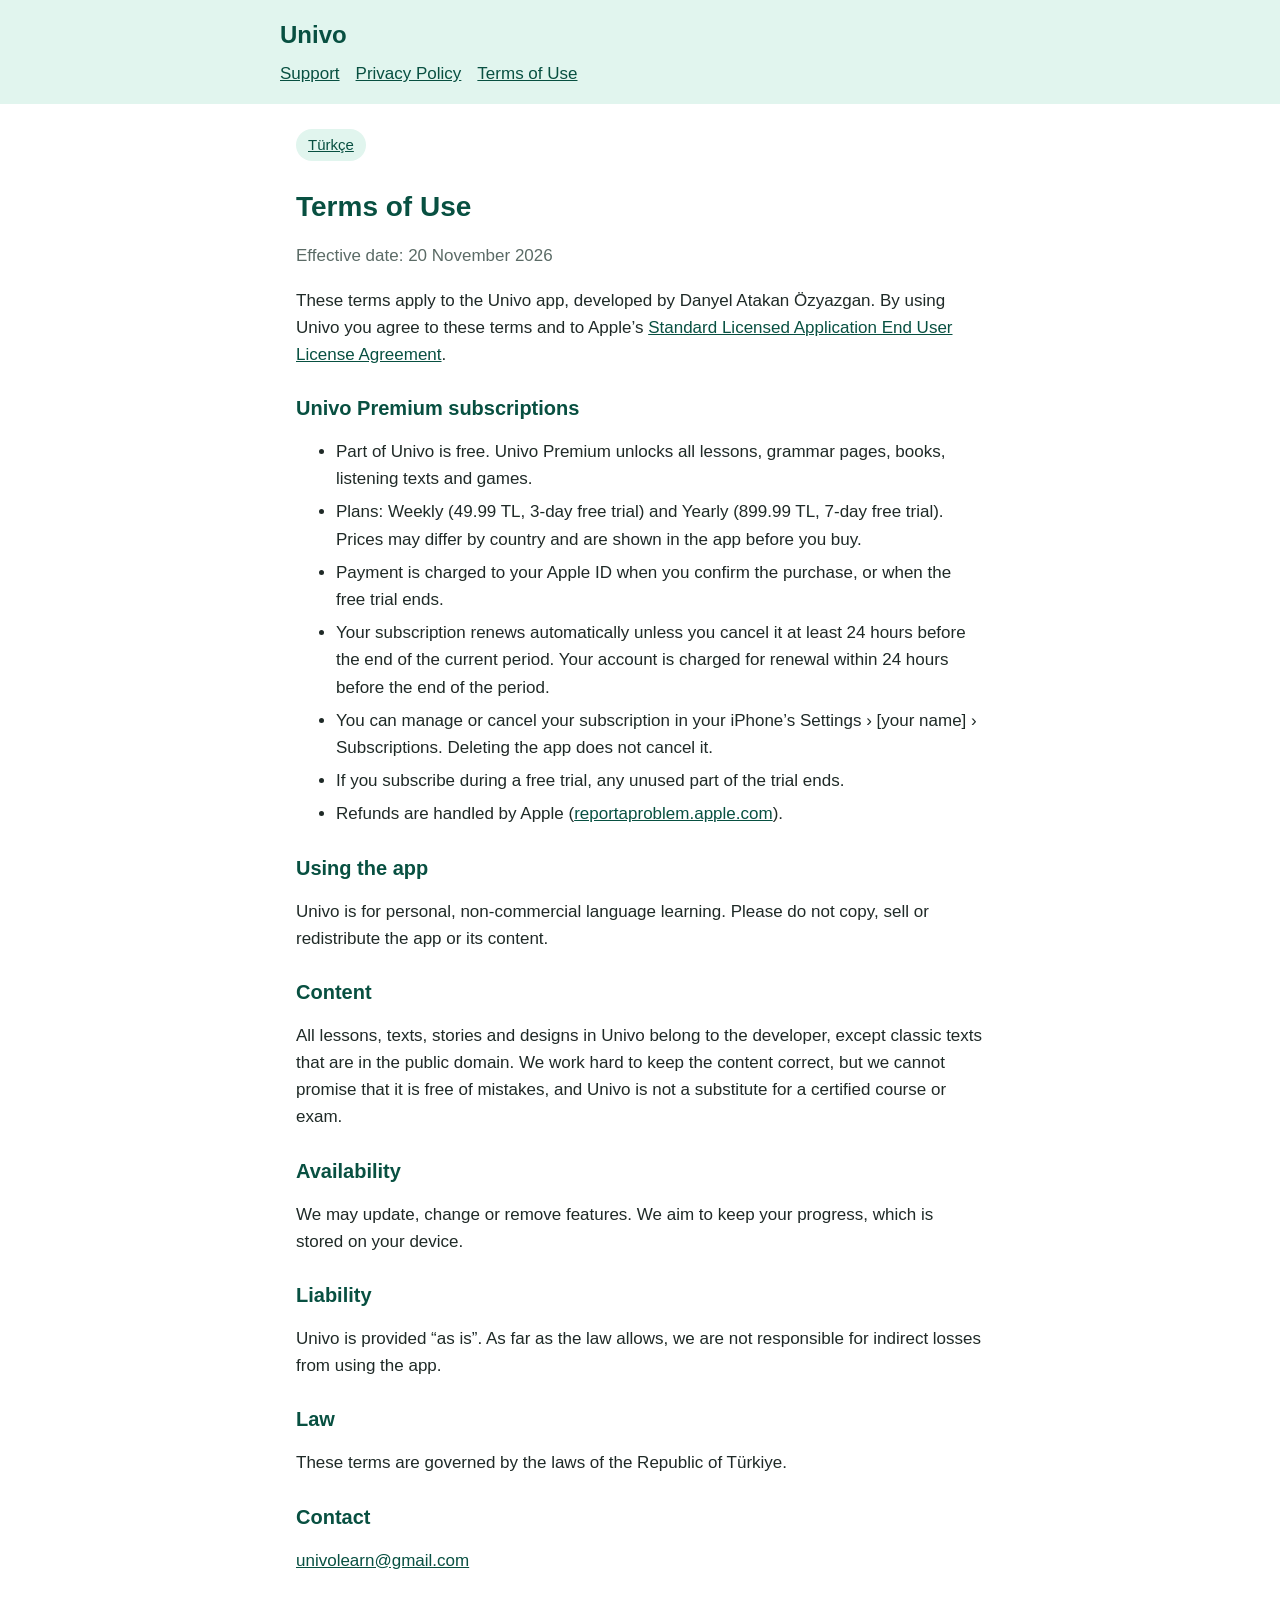
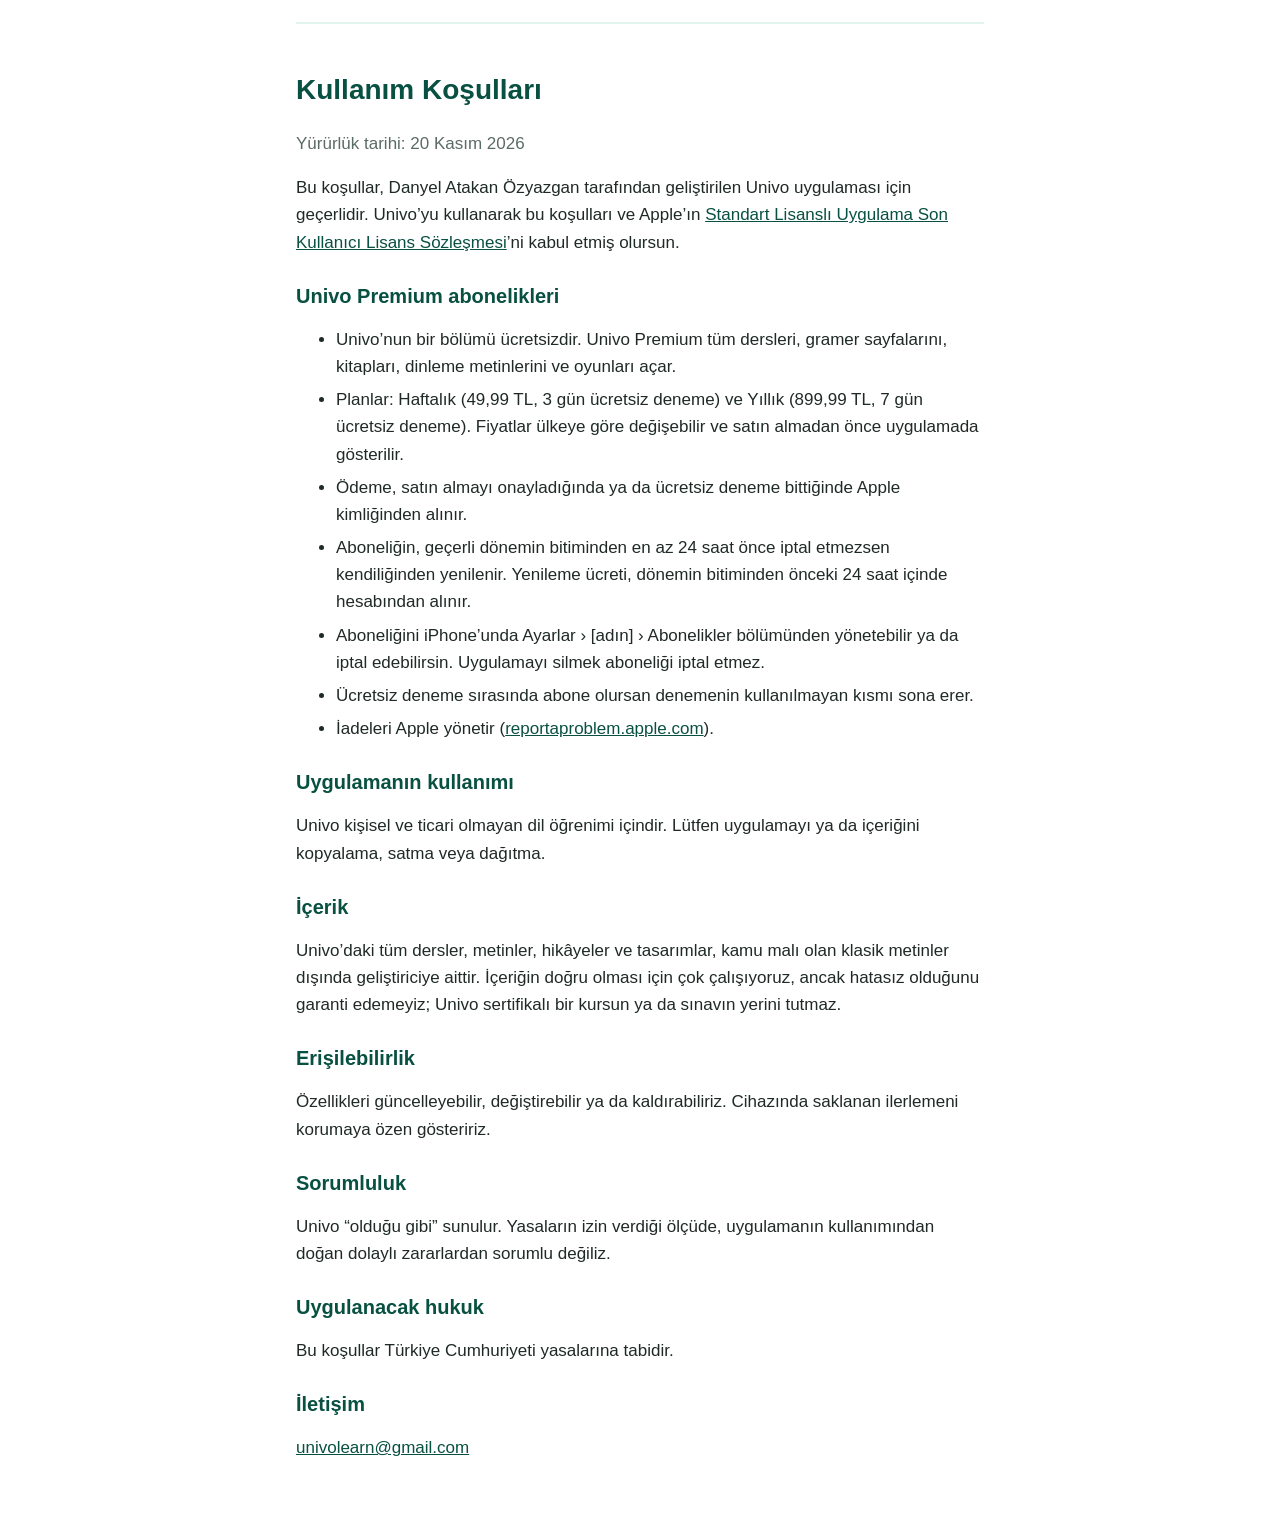
==== terms.html @ 0c9133d4 "Univo support, privacy and terms pages" ====
<!doctype html>
<html lang="en">
<head>
<meta charset="utf-8">
<meta name="viewport" content="width=device-width, initial-scale=1">
<title>Terms of Use – Univo</title>
<link rel="stylesheet" href="style.css">
</head>
<body>
<header><div class="in">
<a class="brand" href="index.html">Univo</a>
<nav><a href="index.html">Support</a><a href="privacy.html">Privacy Policy</a><a href="terms.html">Terms of Use</a></nav>
</div></header>
<main>
<p><a class="lang" href="#tr">Türkçe</a></p>
<h1>Terms of Use</h1>
<p class="meta">Effective date: 20 November 2026</p>
<p>These terms apply to the Univo app, developed by Danyel Atakan Özyazgan. By using Univo you agree to these terms and to Apple’s <a href="https://www.apple.com/legal/internet-services/itunes/dev/stdeula/">Standard Licensed Application End User License Agreement</a>.</p>
<h2>Univo Premium subscriptions</h2>
<ul>
<li>Part of Univo is free. Univo Premium unlocks all lessons, grammar pages, books, listening texts and games.</li>
<li>Plans: Weekly (49.99 TL, 3-day free trial) and Yearly (899.99 TL, 7-day free trial). Prices may differ by country and are shown in the app before you buy.</li>
<li>Payment is charged to your Apple ID when you confirm the purchase, or when the free trial ends.</li>
<li>Your subscription renews automatically unless you cancel it at least 24 hours before the end of the current period. Your account is charged for renewal within 24 hours before the end of the period.</li>
<li>You can manage or cancel your subscription in your iPhone’s Settings › [your name] › Subscriptions. Deleting the app does not cancel it.</li>
<li>If you subscribe during a free trial, any unused part of the trial ends.</li>
<li>Refunds are handled by Apple (<a href="https://reportaproblem.apple.com">reportaproblem.apple.com</a>).</li>
</ul>
<h2>Using the app</h2>
<p>Univo is for personal, non-commercial language learning. Please do not copy, sell or redistribute the app or its content.</p>
<h2>Content</h2>
<p>All lessons, texts, stories and designs in Univo belong to the developer, except classic texts that are in the public domain. We work hard to keep the content correct, but we cannot promise that it is free of mistakes, and Univo is not a substitute for a certified course or exam.</p>
<h2>Availability</h2>
<p>We may update, change or remove features. We aim to keep your progress, which is stored on your device.</p>
<h2>Liability</h2>
<p>Univo is provided “as is”. As far as the law allows, we are not responsible for indirect losses from using the app.</p>
<h2>Law</h2>
<p>These terms are governed by the laws of the Republic of Türkiye.</p>
<h2>Contact</h2>
<p><a href="mailto:univolearn@gmail.com">univolearn@gmail.com</a></p>

<hr>
<section id="tr" lang="tr">
<h1>Kullanım Koşulları</h1>
<p class="meta">Yürürlük tarihi: 20 Kasım 2026</p>
<p>Bu koşullar, Danyel Atakan Özyazgan tarafından geliştirilen Univo uygulaması için geçerlidir. Univo’yu kullanarak bu koşulları ve Apple’ın <a href="https://www.apple.com/legal/internet-services/itunes/dev/stdeula/">Standart Lisanslı Uygulama Son Kullanıcı Lisans Sözleşmesi</a>’ni kabul etmiş olursun.</p>
<h2>Univo Premium abonelikleri</h2>
<ul>
<li>Univo’nun bir bölümü ücretsizdir. Univo Premium tüm dersleri, gramer sayfalarını, kitapları, dinleme metinlerini ve oyunları açar.</li>
<li>Planlar: Haftalık (49,99 TL, 3 gün ücretsiz deneme) ve Yıllık (899,99 TL, 7 gün ücretsiz deneme). Fiyatlar ülkeye göre değişebilir ve satın almadan önce uygulamada gösterilir.</li>
<li>Ödeme, satın almayı onayladığında ya da ücretsiz deneme bittiğinde Apple kimliğinden alınır.</li>
<li>Aboneliğin, geçerli dönemin bitiminden en az 24 saat önce iptal etmezsen kendiliğinden yenilenir. Yenileme ücreti, dönemin bitiminden önceki 24 saat içinde hesabından alınır.</li>
<li>Aboneliğini iPhone’unda Ayarlar › [adın] › Abonelikler bölümünden yönetebilir ya da iptal edebilirsin. Uygulamayı silmek aboneliği iptal etmez.</li>
<li>Ücretsiz deneme sırasında abone olursan denemenin kullanılmayan kısmı sona erer.</li>
<li>İadeleri Apple yönetir (<a href="https://reportaproblem.apple.com">reportaproblem.apple.com</a>).</li>
</ul>
<h2>Uygulamanın kullanımı</h2>
<p>Univo kişisel ve ticari olmayan dil öğrenimi içindir. Lütfen uygulamayı ya da içeriğini kopyalama, satma veya dağıtma.</p>
<h2>İçerik</h2>
<p>Univo’daki tüm dersler, metinler, hikâyeler ve tasarımlar, kamu malı olan klasik metinler dışında geliştiriciye aittir. İçeriğin doğru olması için çok çalışıyoruz, ancak hatasız olduğunu garanti edemeyiz; Univo sertifikalı bir kursun ya da sınavın yerini tutmaz.</p>
<h2>Erişilebilirlik</h2>
<p>Özellikleri güncelleyebilir, değiştirebilir ya da kaldırabiliriz. Cihazında saklanan ilerlemeni korumaya özen gösteririz.</p>
<h2>Sorumluluk</h2>
<p>Univo “olduğu gibi” sunulur. Yasaların izin verdiği ölçüde, uygulamanın kullanımından doğan dolaylı zararlardan sorumlu değiliz.</p>
<h2>Uygulanacak hukuk</h2>
<p>Bu koşullar Türkiye Cumhuriyeti yasalarına tabidir.</p>
<h2>İletişim</h2>
<p><a href="mailto:univolearn@gmail.com">univolearn@gmail.com</a></p>
</section>
</main>
</body>
</html>
---- style.css ----
:root{--bg:#fff;--accent:#E1F5EE;--head:#085041;--text:#1f2a27;--muted:#5b6b66}
*{box-sizing:border-box}
body{margin:0;background:var(--bg);color:var(--text);font:17px/1.6 -apple-system,BlinkMacSystemFont,"Segoe UI",Roboto,Helvetica,Arial,sans-serif;-webkit-text-size-adjust:100%}
header{background:var(--accent);padding:16px}
header .in,main{max-width:720px;margin:0 auto}
.brand{font-size:24px;font-weight:700;color:var(--head);text-decoration:none}
nav{margin-top:6px;display:flex;flex-wrap:wrap;gap:16px}
nav a,a{color:var(--head)}
main{padding:8px 16px 48px}
h1,h2{color:var(--head);line-height:1.25}
h1{font-size:28px;margin-top:28px}
h2{font-size:20px;margin-top:28px}
.lang{display:inline-block;background:var(--accent);padding:4px 12px;border-radius:999px;font-size:15px}
.meta{color:var(--muted)}
hr{border:0;border-top:2px solid var(--accent);margin:48px 0}
li{margin:6px 0}
a{overflow-wrap:anywhere}
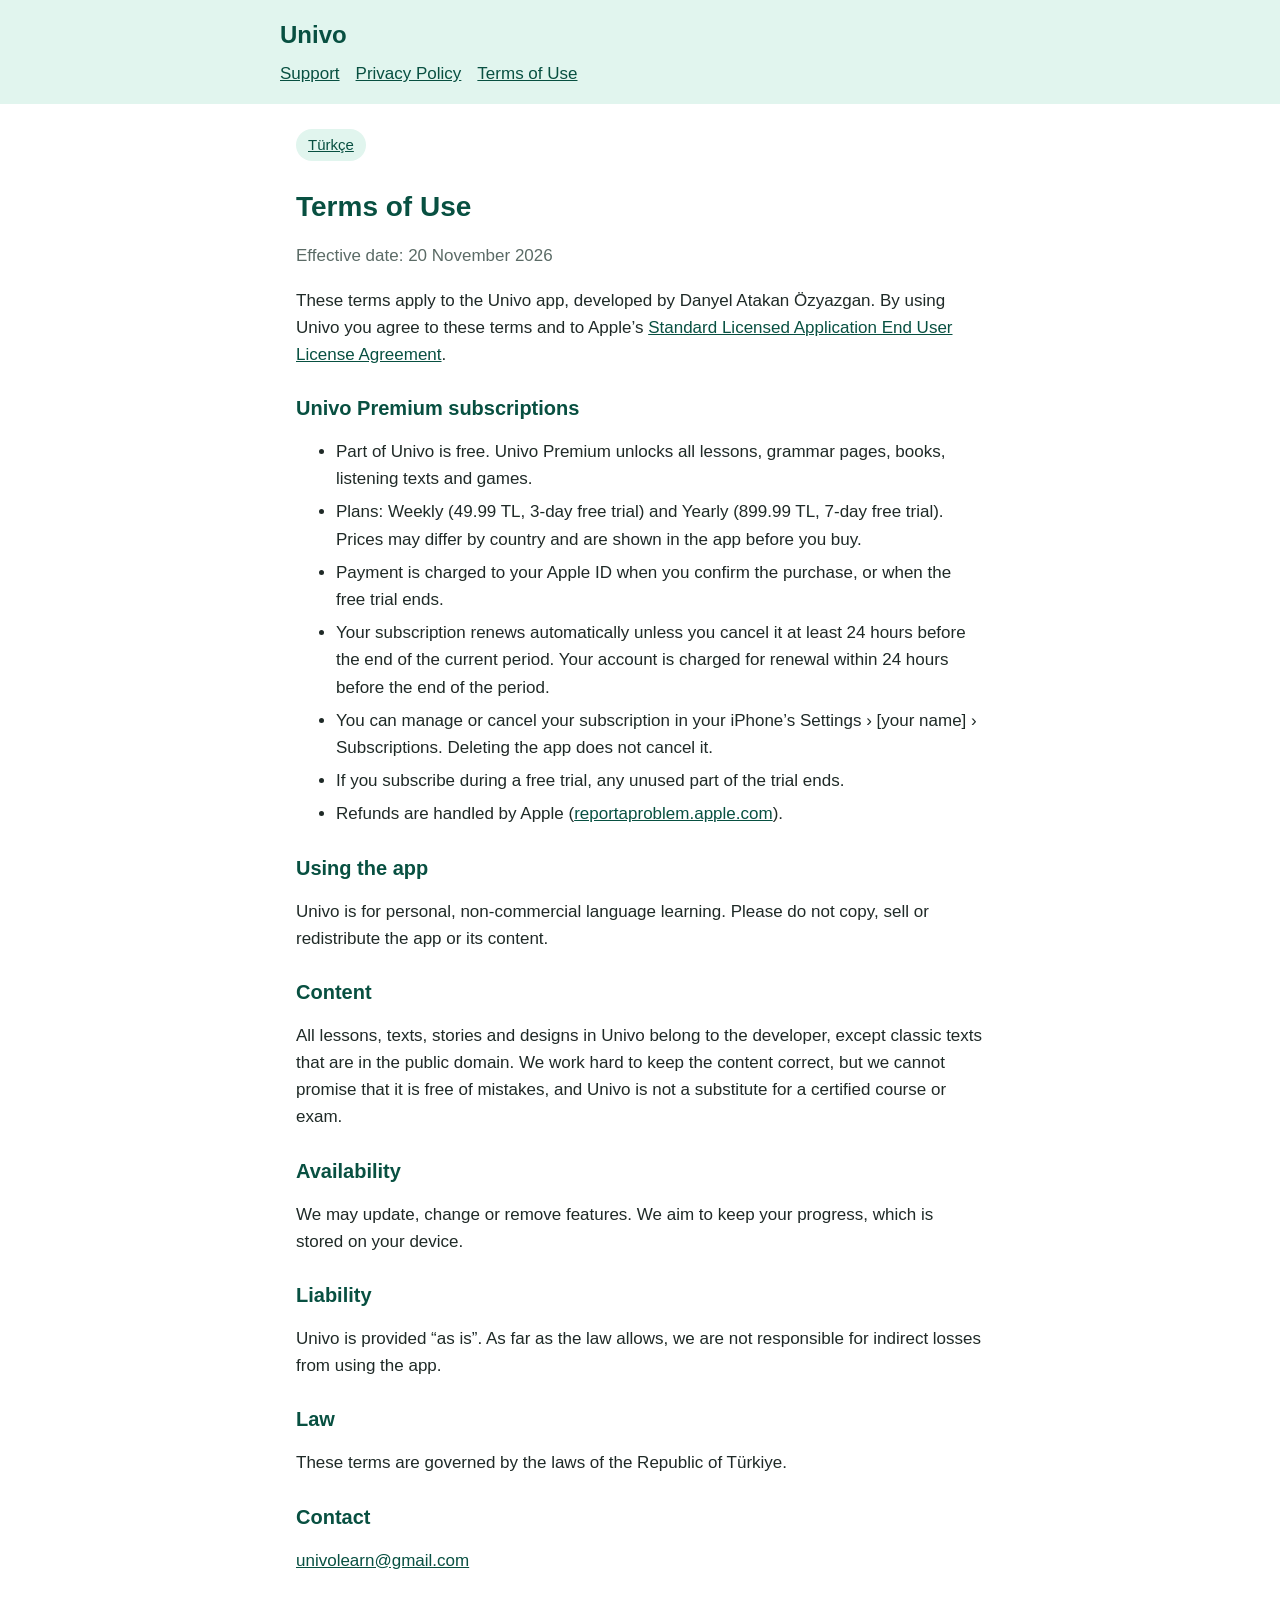
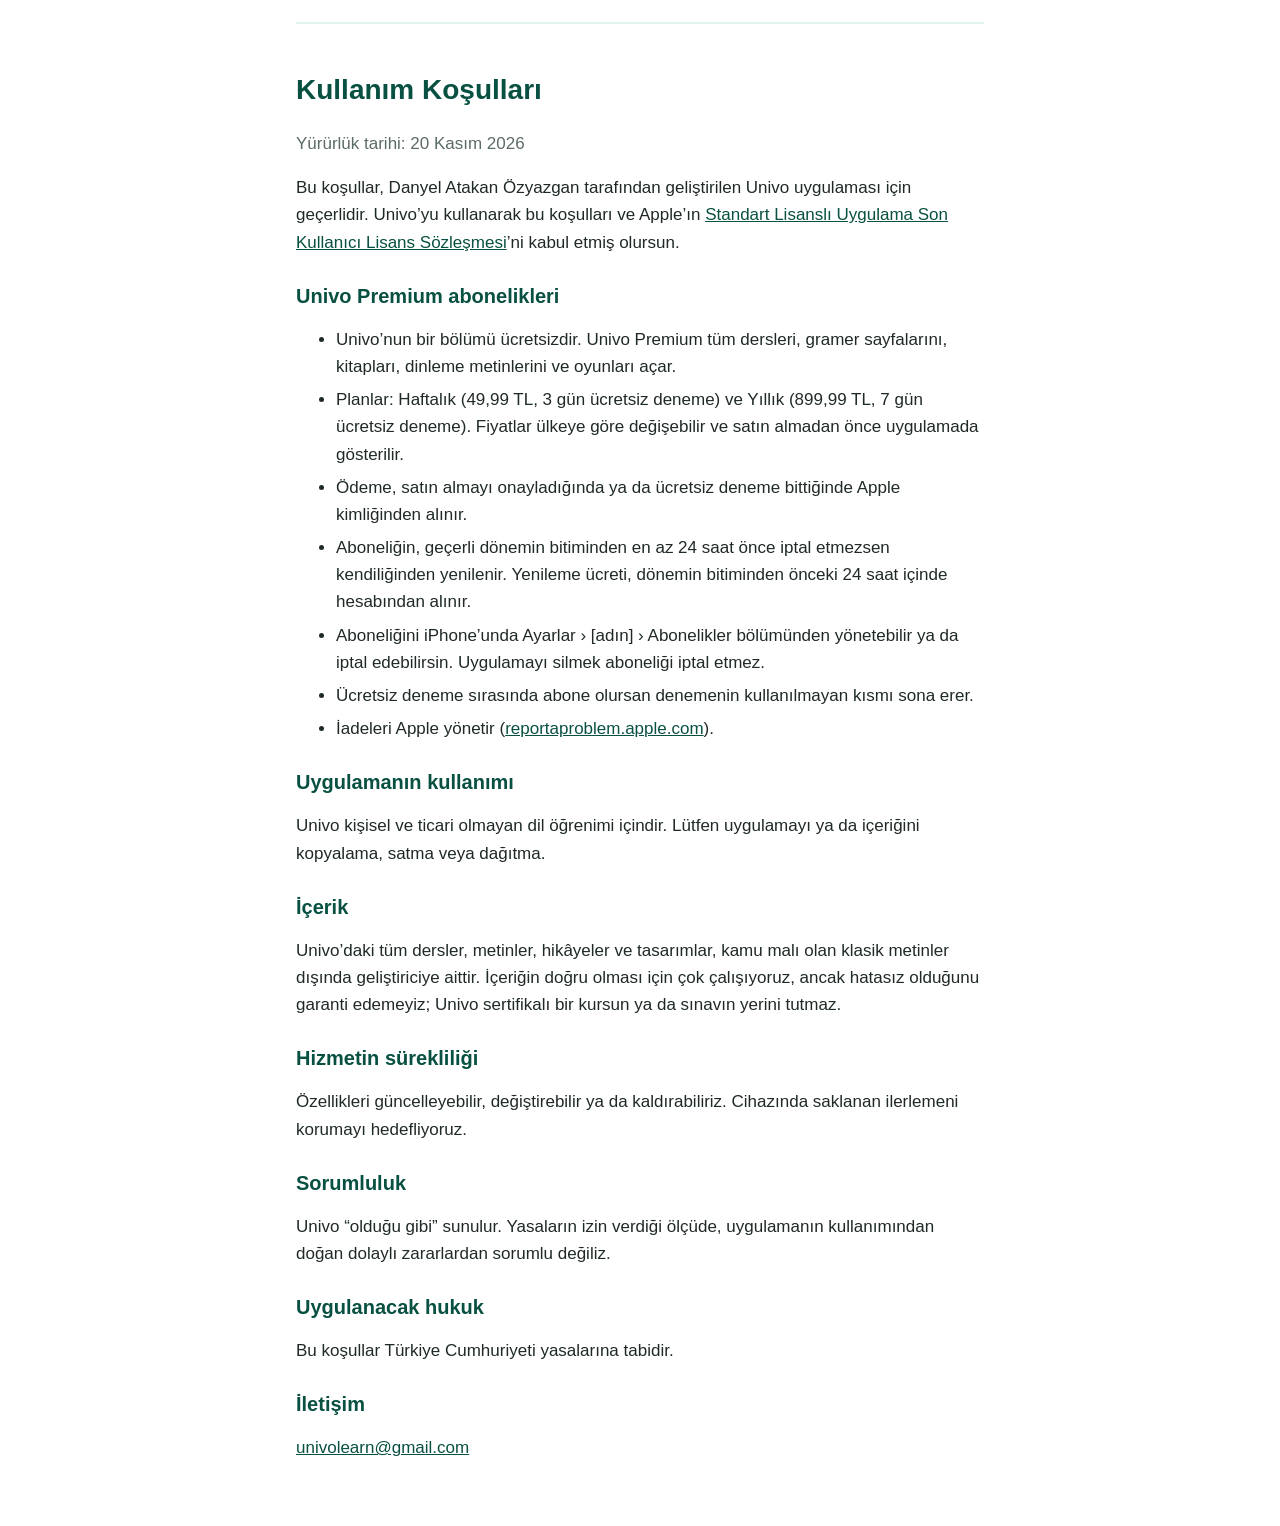
==== commit fe691425: "terms: Türkçe 'Hizmetin sürekliliği' başlığı ve 'korumayı hedefliyoruz' ifadesi Co-Authored-By: Clau" ====
--- a/terms.html
+++ b/terms.html
@@ -58,8 +58,8 @@
 <p>Univo kişisel ve ticari olmayan dil öğrenimi içindir. Lütfen uygulamayı ya da içeriğini kopyalama, satma veya dağıtma.</p>
 <h2>İçerik</h2>
 <p>Univo’daki tüm dersler, metinler, hikâyeler ve tasarımlar, kamu malı olan klasik metinler dışında geliştiriciye aittir. İçeriğin doğru olması için çok çalışıyoruz, ancak hatasız olduğunu garanti edemeyiz; Univo sertifikalı bir kursun ya da sınavın yerini tutmaz.</p>
-<h2>Erişilebilirlik</h2>
-<p>Özellikleri güncelleyebilir, değiştirebilir ya da kaldırabiliriz. Cihazında saklanan ilerlemeni korumaya özen gösteririz.</p>
+<h2>Hizmetin sürekliliği</h2>
+<p>Özellikleri güncelleyebilir, değiştirebilir ya da kaldırabiliriz. Cihazında saklanan ilerlemeni korumayı hedefliyoruz.</p>
 <h2>Sorumluluk</h2>
 <p>Univo “olduğu gibi” sunulur. Yasaların izin verdiği ölçüde, uygulamanın kullanımından doğan dolaylı zararlardan sorumlu değiliz.</p>
 <h2>Uygulanacak hukuk</h2>
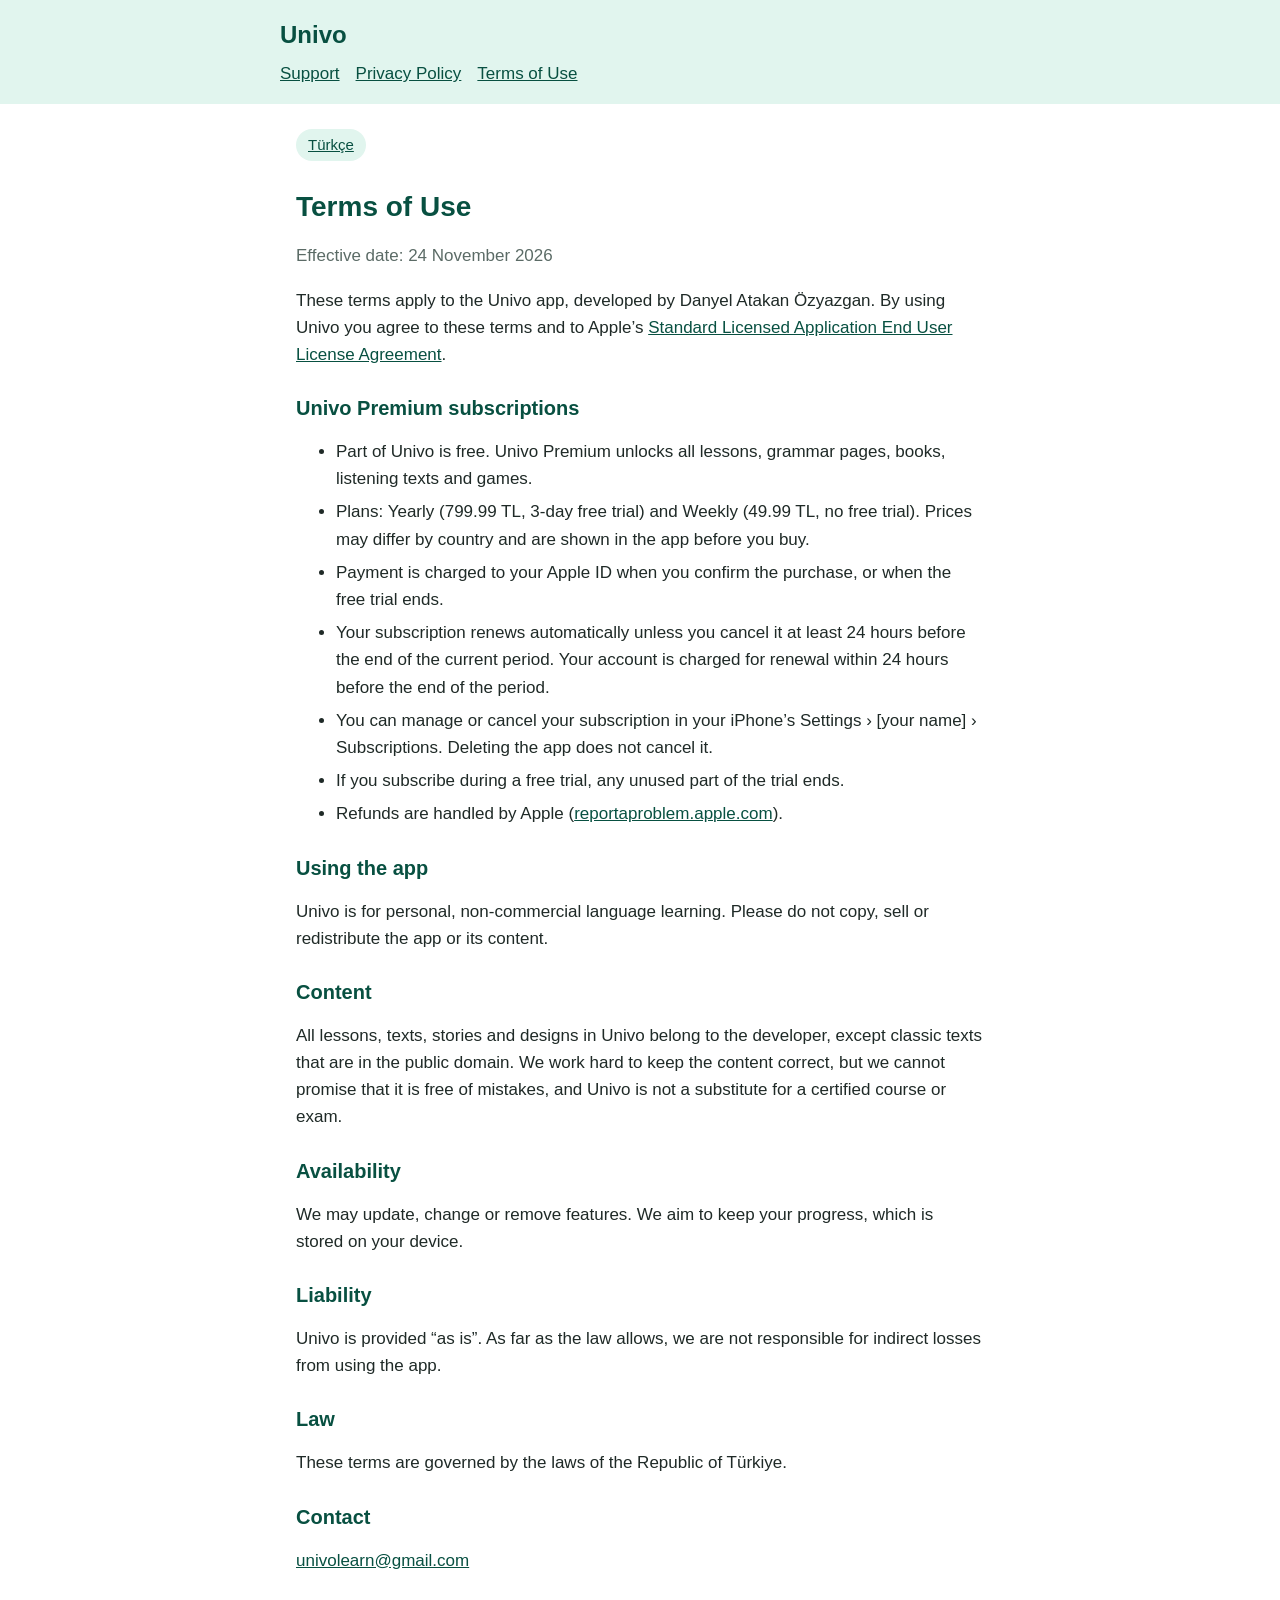
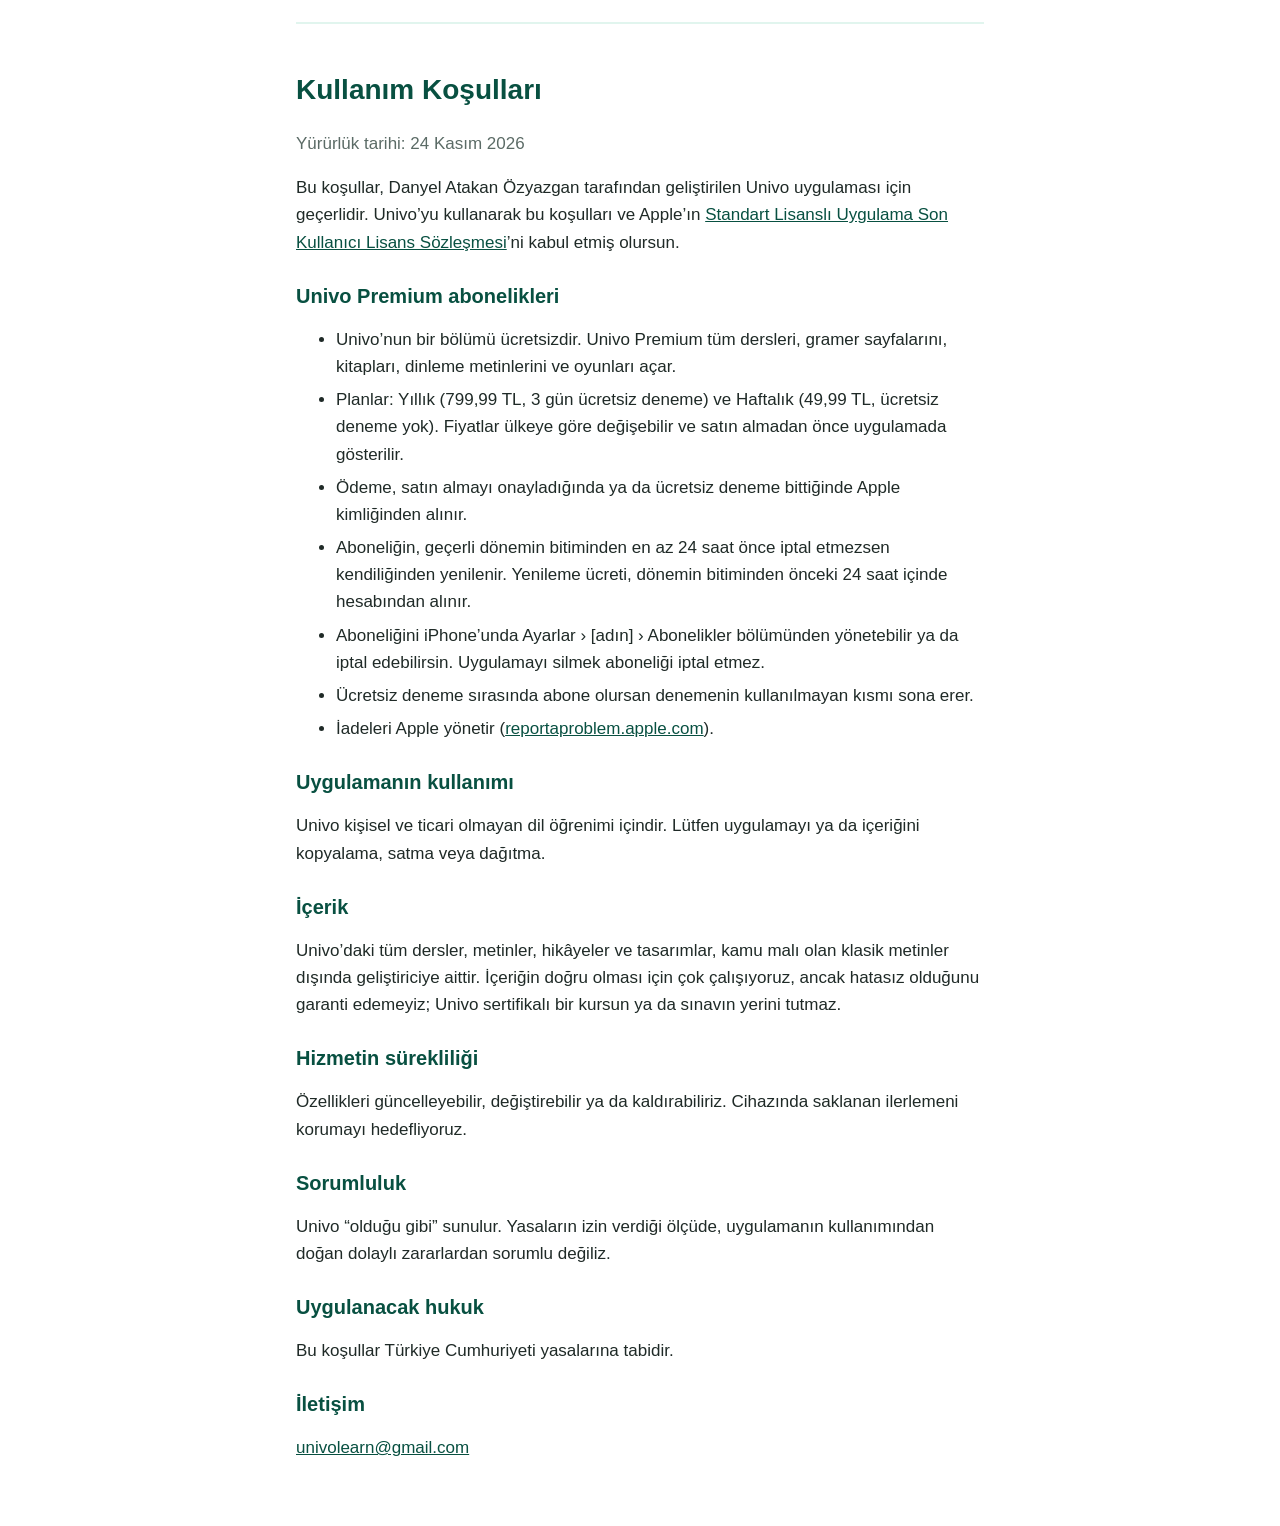
==== commit e0a149c5: "terms: güncel fiyatlar (Yıllık 799,99 TL / 3 gün deneme, Haftalık 49,99 TL / deneme yok); tarih 24 K" ====
--- a/terms.html
+++ b/terms.html
@@ -14,12 +14,12 @@
 <main>
 <p><a class="lang" href="#tr">Türkçe</a></p>
 <h1>Terms of Use</h1>
-<p class="meta">Effective date: 20 November 2026</p>
+<p class="meta">Effective date: 24 November 2026</p>
 <p>These terms apply to the Univo app, developed by Danyel Atakan Özyazgan. By using Univo you agree to these terms and to Apple’s <a href="https://www.apple.com/legal/internet-services/itunes/dev/stdeula/">Standard Licensed Application End User License Agreement</a>.</p>
 <h2>Univo Premium subscriptions</h2>
 <ul>
 <li>Part of Univo is free. Univo Premium unlocks all lessons, grammar pages, books, listening texts and games.</li>
-<li>Plans: Weekly (49.99 TL, 3-day free trial) and Yearly (899.99 TL, 7-day free trial). Prices may differ by country and are shown in the app before you buy.</li>
+<li>Plans: Yearly (799.99 TL, 3-day free trial) and Weekly (49.99 TL, no free trial). Prices may differ by country and are shown in the app before you buy.</li>
 <li>Payment is charged to your Apple ID when you confirm the purchase, or when the free trial ends.</li>
 <li>Your subscription renews automatically unless you cancel it at least 24 hours before the end of the current period. Your account is charged for renewal within 24 hours before the end of the period.</li>
 <li>You can manage or cancel your subscription in your iPhone’s Settings › [your name] › Subscriptions. Deleting the app does not cancel it.</li>
@@ -42,12 +42,12 @@
 <hr>
 <section id="tr" lang="tr">
 <h1>Kullanım Koşulları</h1>
-<p class="meta">Yürürlük tarihi: 20 Kasım 2026</p>
+<p class="meta">Yürürlük tarihi: 24 Kasım 2026</p>
 <p>Bu koşullar, Danyel Atakan Özyazgan tarafından geliştirilen Univo uygulaması için geçerlidir. Univo’yu kullanarak bu koşulları ve Apple’ın <a href="https://www.apple.com/legal/internet-services/itunes/dev/stdeula/">Standart Lisanslı Uygulama Son Kullanıcı Lisans Sözleşmesi</a>’ni kabul etmiş olursun.</p>
 <h2>Univo Premium abonelikleri</h2>
 <ul>
 <li>Univo’nun bir bölümü ücretsizdir. Univo Premium tüm dersleri, gramer sayfalarını, kitapları, dinleme metinlerini ve oyunları açar.</li>
-<li>Planlar: Haftalık (49,99 TL, 3 gün ücretsiz deneme) ve Yıllık (899,99 TL, 7 gün ücretsiz deneme). Fiyatlar ülkeye göre değişebilir ve satın almadan önce uygulamada gösterilir.</li>
+<li>Planlar: Yıllık (799,99 TL, 3 gün ücretsiz deneme) ve Haftalık (49,99 TL, ücretsiz deneme yok). Fiyatlar ülkeye göre değişebilir ve satın almadan önce uygulamada gösterilir.</li>
 <li>Ödeme, satın almayı onayladığında ya da ücretsiz deneme bittiğinde Apple kimliğinden alınır.</li>
 <li>Aboneliğin, geçerli dönemin bitiminden en az 24 saat önce iptal etmezsen kendiliğinden yenilenir. Yenileme ücreti, dönemin bitiminden önceki 24 saat içinde hesabından alınır.</li>
 <li>Aboneliğini iPhone’unda Ayarlar › [adın] › Abonelikler bölümünden yönetebilir ya da iptal edebilirsin. Uygulamayı silmek aboneliği iptal etmez.</li>
